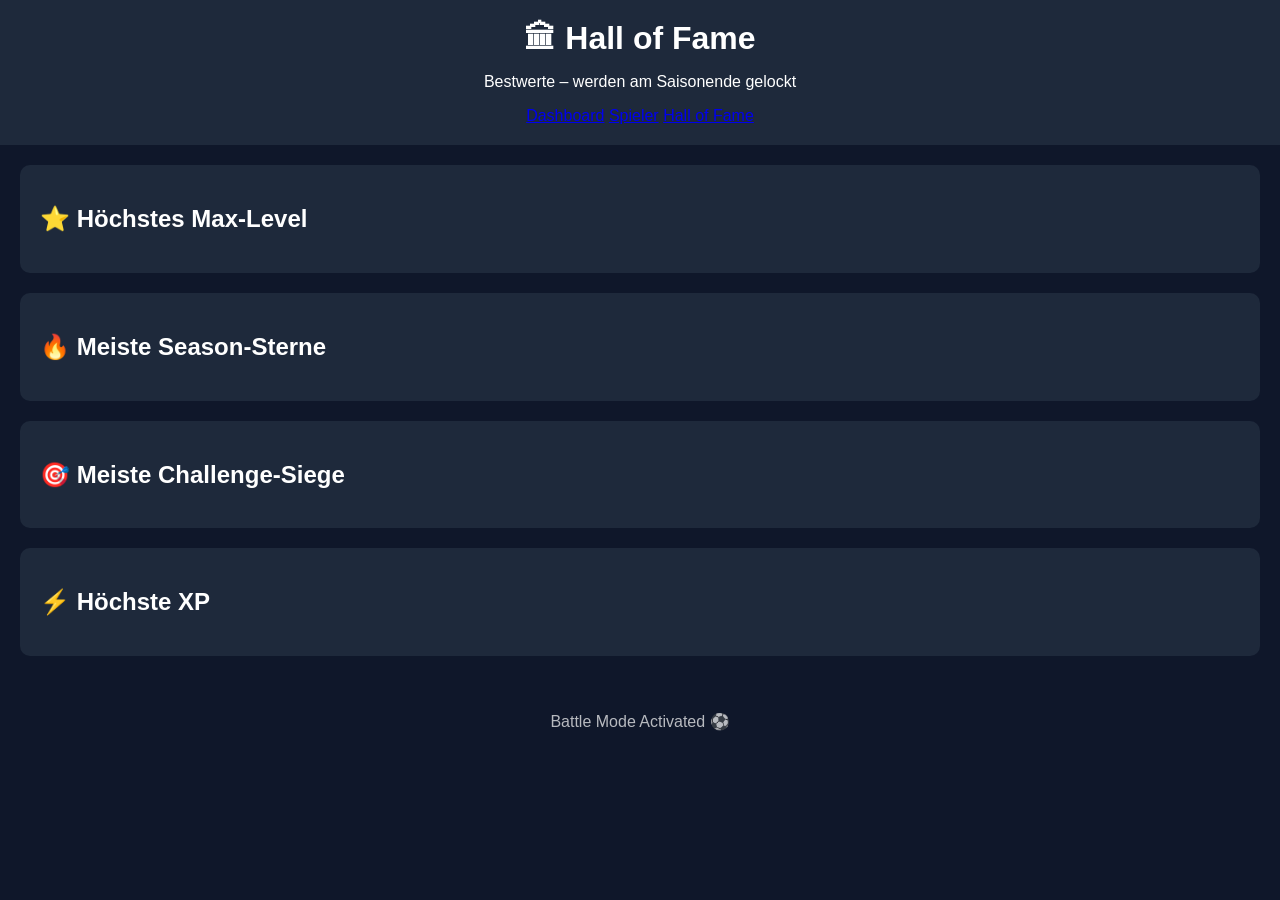
==== halloffame.html @ 2908d552 "Create halloffame.html" ====
<!DOCTYPE html>
<html lang="de">
<head>
  <meta charset="UTF-8" />
  <meta name="viewport" content="width=device-width, initial-scale=1.0"/>
  <title>Hall of Fame – Battle Board</title>
  <link rel="stylesheet" href="styles.css" />
</head>
<body>

<header>
  <h1>🏛 Hall of Fame</h1>
  <p class="sub">Bestwerte – werden am Saisonende gelockt</p>

  <nav class="tabs">
    <a class="tab" href="index.html">Dashboard</a>
    <a class="tab" href="players.html">Spieler</a>
    <a class="tab active" href="halloffame.html">Hall of Fame</a>
  </nav>
</header>

<section class="card">
  <h2>⭐ Höchstes Max-Level</h2>
  <div id="hof-level"></div>
</section>

<section class="card">
  <h2>🔥 Meiste Season-Sterne</h2>
  <div id="hof-stars"></div>
</section>

<section class="card">
  <h2>🎯 Meiste Challenge-Siege</h2>
  <div id="hof-challenges"></div>
</section>

<section class="card">
  <h2>⚡ Höchste XP</h2>
  <div id="hof-xp"></div>
</section>

<footer>
  <p>Battle Mode Activated ⚽</p>
</footer>

<script src="halloffame.js"></script>
</body>
</html>
---- styles.css ----
body {
    font-family: Arial, sans-serif;
    background: #0f172a;
    color: white;
    margin: 0;
    padding: 0;
}

header {
    text-align: center;
    padding: 20px;
    background: #1e293b;
}

h1 {
    margin: 0;
}

.card {
    background: #1e293b;
    margin: 20px;
    padding: 20px;
    border-radius: 10px;
}

.team {
    margin-bottom: 15px;
}

.progress-bar {
    background: #334155;
    border-radius: 20px;
    overflow: hidden;
    height: 20px;
    margin-top: 5px;
}

.progress-fill {
    height: 100%;
    background: linear-gradient(90deg, #3b82f6, #9333ea);
}

.player {
    border-bottom: 1px solid #334155;
    padding: 10px 0;
}

footer {
    text-align: center;
    padding: 20px;
    opacity: 0.7;
}
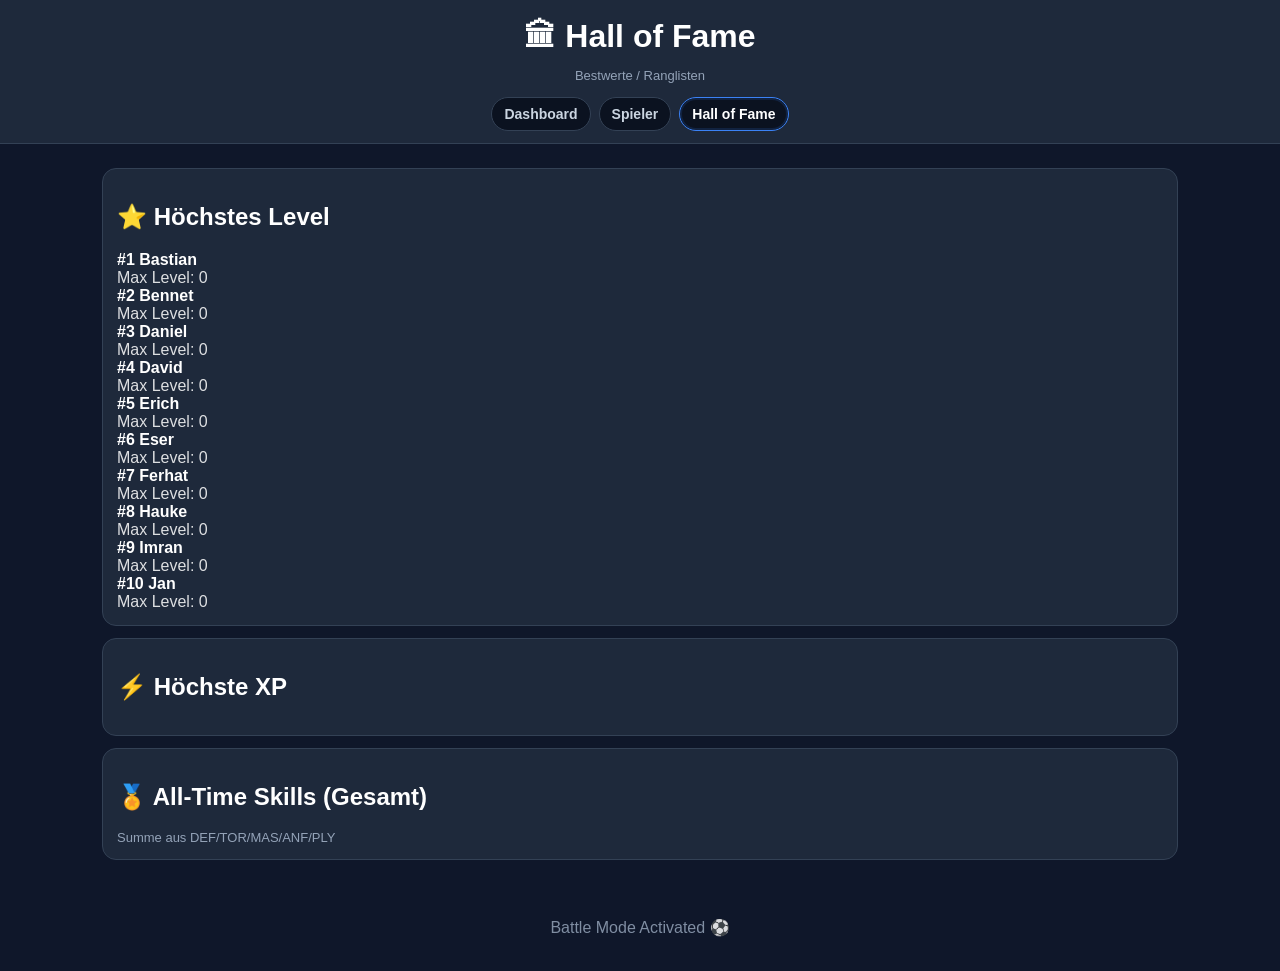
==== commit 07b60f30: "Update halloffame.html" ====
--- a/halloffame.html
+++ b/halloffame.html
@@ -10,7 +10,7 @@
 
 <header>
   <h1>🏛 Hall of Fame</h1>
-  <p class="sub">Bestwerte – werden am Saisonende gelockt</p>
+  <p class="muted">Bestwerte / Ranglisten</p>
 
   <nav class="tabs">
     <a class="tab" href="index.html">Dashboard</a>
@@ -19,25 +19,23 @@
   </nav>
 </header>
 
-<section class="card">
-  <h2>⭐ Höchstes Max-Level</h2>
-  <div id="hof-level"></div>
-</section>
+<main class="page">
+  <section class="card">
+    <h2>⭐ Höchstes Level</h2>
+    <div id="hof-level"></div>
+  </section>
 
-<section class="card">
-  <h2>🔥 Meiste Season-Sterne</h2>
-  <div id="hof-stars"></div>
-</section>
+  <section class="card">
+    <h2>⚡ Höchste XP</h2>
+    <div id="hof-xp"></div>
+  </section>
 
-<section class="card">
-  <h2>🎯 Meiste Challenge-Siege</h2>
-  <div id="hof-challenges"></div>
-</section>
-
-<section class="card">
-  <h2>⚡ Höchste XP</h2>
-  <div id="hof-xp"></div>
-</section>
+  <section class="card">
+    <h2>🏅 All-Time Skills (Gesamt)</h2>
+    <div class="muted">Summe aus DEF/TOR/MAS/ANF/PLY</div>
+    <div id="hof-alltime-total"></div>
+  </section>
+</main>
 
 <footer>
   <p>Battle Mode Activated ⚽</p>
--- a/styles.css
+++ b/styles.css
@@ -1,52 +1,380 @@
-body {
-    font-family: Arial, sans-serif;
-    background: #0f172a;
-    color: white;
-    margin: 0;
-    padding: 0;
-}
-
-header {
-    text-align: center;
-    padding: 20px;
-    background: #1e293b;
-}
-
-h1 {
-    margin: 0;
-}
-
-.card {
-    background: #1e293b;
-    margin: 20px;
-    padding: 20px;
-    border-radius: 10px;
-}
-
-.team {
-    margin-bottom: 15px;
-}
-
-.progress-bar {
-    background: #334155;
-    border-radius: 20px;
-    overflow: hidden;
-    height: 20px;
-    margin-top: 5px;
-}
-
-.progress-fill {
-    height: 100%;
-    background: linear-gradient(90deg, #3b82f6, #9333ea);
-}
-
-.player {
-    border-bottom: 1px solid #334155;
-    padding: 10px 0;
-}
-
-footer {
-    text-align: center;
-    padding: 20px;
-    opacity: 0.7;
-}
+:root{
+  --bg:#0f172a;
+  --card:#1e293b;
+  --muted:#94a3b8;
+  --line:#334155;
+  --ink:#ffffff;
+  --chip:#0b1220;
+
+  --alpha:#3b82f6;
+  --bravo:#ef4444;
+  --joker:#f59e0b;
+
+  --xp1:#22c55e;
+  --xp2:#3b82f6;
+}
+
+*{ box-sizing:border-box; }
+
+body{
+  font-family: Arial, sans-serif;
+  background: var(--bg);
+  color: var(--ink);
+  margin: 0;
+}
+
+header{
+  text-align:center;
+  padding: 18px 16px 12px;
+  background: var(--card);
+  border-bottom: 1px solid var(--line);
+}
+
+h1{ margin:0; }
+#cycle-info{ margin:8px 0 0; color: var(--muted); }
+
+.page{
+  max-width: 1100px;
+  margin: 0 auto;
+  padding: 12px;
+}
+
+.card{
+  background: var(--card);
+  border: 1px solid var(--line);
+  border-radius: 14px;
+  padding: 14px;
+  margin: 12px 0;
+}
+
+footer{
+  text-align:center;
+  padding: 18px 10px;
+  color: var(--muted);
+  opacity: .85;
+}
+
+/* Tabs */
+.tabs{
+  display:flex;
+  gap:8px;
+  justify-content:center;
+  margin-top:14px;
+  flex-wrap:wrap;
+}
+.tab{
+  text-decoration:none;
+  color:#cbd5e1;
+  border:1px solid var(--line);
+  padding:8px 12px;
+  border-radius:999px;
+  background: var(--chip);
+  font-weight:800;
+  font-size:14px;
+}
+.tab.active{
+  color:#fff;
+  border-color: var(--alpha);
+  box-shadow: 0 0 0 2px rgba(59,130,246,0.15) inset;
+}
+
+.muted{ color: var(--muted); font-size: 13px; }
+.small{ color: var(--muted); font-size: 13px; margin-top:6px; }
+
+.pill{
+  border:1px solid var(--line);
+  background: var(--chip);
+  padding:6px 10px;
+  border-radius:999px;
+  color:#cbd5e1;
+  font-weight:900;
+  font-size:12px;
+}
+
+/* Inputs */
+.controls{
+  display:flex;
+  gap:10px;
+  flex-wrap:wrap;
+}
+.search, .select{
+  padding:10px 12px;
+  border-radius:12px;
+  border:1px solid var(--line);
+  background: var(--chip);
+  color:#fff;
+  outline:none;
+}
+.search{ flex:1; min-width:240px; }
+.select{ min-width:240px; }
+
+/* Team filter chips */
+.chips{ display:flex; gap:8px; flex-wrap:wrap; }
+.chip{
+  cursor:pointer;
+  border:1px solid var(--line);
+  background: var(--chip);
+  color:#cbd5e1;
+  padding:8px 12px;
+  border-radius:999px;
+  font-weight:900;
+  font-size:13px;
+}
+.chip.active{ color:#fff; border-color: rgba(255,255,255,0.35); }
+.chip-alpha{ border-color: rgba(59,130,246,0.55); }
+.chip-bravo{ border-color: rgba(239,68,68,0.55); }
+.chip-joker{ border-color: rgba(245,158,11,0.65); }
+
+/* XP bar */
+.xpbar{
+  height: 10px;
+  background: var(--line);
+  border-radius: 999px;
+  overflow: hidden;
+  margin-top: 10px;
+}
+.xpfill{
+  height: 100%;
+  width: 0%;
+  background: linear-gradient(90deg, var(--xp1), var(--xp2));
+}
+
+/* DASHBOARD */
+.dash-head{
+  display:flex;
+  justify-content:space-between;
+  align-items:flex-start;
+  gap:10px;
+  flex-wrap:wrap;
+}
+
+.team-grid{
+  display:grid;
+  grid-template-columns: 1fr;
+  gap:10px;
+  margin-top:12px;
+}
+@media(min-width:860px){
+  .team-grid{ grid-template-columns: 1fr 1fr; }
+}
+
+.team-card{
+  border:1px solid var(--line);
+  border-radius: 14px;
+  padding: 12px;
+  background: rgba(255,255,255,0.03);
+  overflow:hidden;
+}
+.team-card.alpha{ border-left: 7px solid var(--alpha); }
+.team-card.bravo{ border-left: 7px solid var(--bravo); }
+.team-card.joker{ border-left: 7px solid var(--joker); }
+
+.team-top{
+  display:flex;
+  justify-content:space-between;
+  gap:10px;
+  align-items:flex-start;
+}
+.team-name{ font-weight:1000; font-size:18px; }
+.team-points-big{
+  font-weight:1100;
+  font-size:40px;
+  line-height:1;
+  letter-spacing: .5px;
+}
+.team-points-label{ color: var(--muted); font-weight:800; margin-top:4px; }
+
+/* Top lists */
+.top-grid{
+  display:grid;
+  grid-template-columns: 1fr;
+  gap:10px;
+  margin-top:12px;
+}
+@media(min-width:860px){
+  .top-grid{ grid-template-columns: 1fr 1fr 1fr; }
+}
+.top-card{
+  border:1px solid var(--line);
+  border-radius: 14px;
+  padding: 12px;
+  background: rgba(255,255,255,0.03);
+}
+.top-title{ font-weight:1000; margin-bottom:8px; }
+
+.mini-row{
+  display:flex;
+  align-items:center;
+  justify-content:space-between;
+  gap:10px;
+  padding: 8px 0;
+  border-bottom: 1px solid rgba(51,65,85,0.6);
+}
+.mini-row:last-child{ border-bottom:none; }
+.mini-left{ display:flex; gap:8px; align-items:center; flex-wrap:wrap; }
+.rank{ font-weight:1000; color:#e2e8f0; }
+.mini-name{ font-weight:1000; }
+.mini-val{ font-weight:1000; color:#e2e8f0; }
+
+.mini-team{
+  font-size:12px;
+  padding:3px 8px;
+  border-radius:999px;
+  border:1px solid var(--line);
+  background: var(--chip);
+  color:#cbd5e1;
+  font-weight:900;
+}
+.mini-team.alpha{ border-color: rgba(59,130,246,0.6); color:#dbeafe; }
+.mini-team.bravo{ border-color: rgba(239,68,68,0.6); color:#fee2e2; }
+.mini-team.joker{ border-color: rgba(245,158,11,0.7); color:#ffedd5; }
+
+/* Feed */
+.feed{ margin-top:12px; display:flex; flex-direction:column; gap:10px; }
+.feed-item{
+  border:1px solid var(--line);
+  border-radius: 14px;
+  padding: 10px 12px;
+  background: rgba(255,255,255,0.03);
+}
+.feed-date{ font-weight:1000; margin-bottom:4px; }
+.feed-text{ color:#cbd5e1; line-height:1.35; }
+
+/* PLAYERS */
+.group{ margin-top:10px; }
+.group-head{
+  display:flex;
+  justify-content:space-between;
+  align-items:baseline;
+  gap:10px;
+  padding: 10px 10px;
+  border-radius: 12px;
+  border: 1px solid var(--line);
+  background: rgba(255,255,255,0.03);
+}
+.group-head h3{ margin:0; font-size:16px; font-weight:1000; }
+.group-pill{
+  font-size:12px;
+  padding:4px 10px;
+  border-radius:999px;
+  border:1px solid var(--line);
+  color:#cbd5e1;
+  background: var(--chip);
+  font-weight:900;
+}
+
+.player-grid{
+  display:grid;
+  grid-template-columns: 1fr;
+  gap:10px;
+  margin-top:10px;
+}
+@media(min-width:860px){
+  .player-grid{ grid-template-columns: 1fr 1fr; }
+}
+
+.player-card{
+  border:1px solid var(--line);
+  border-radius: 14px;
+  padding: 12px;
+  background: rgba(255,255,255,0.03);
+  overflow:hidden;
+}
+.player-card.alpha{ border-left: 7px solid var(--alpha); }
+.player-card.bravo{ border-left: 7px solid var(--bravo); }
+.player-card.joker{ border-left: 7px solid var(--joker); }
+
+.player-top{
+  display:flex;
+  justify-content:space-between;
+  gap:10px;
+  align-items:flex-start;
+}
+.player-name{ font-weight:1100; font-size:18px; }
+.badge-team{
+  font-size:12px;
+  padding:4px 10px;
+  border-radius:999px;
+  border:1px solid var(--line);
+  background: var(--chip);
+  font-weight:900;
+  color:#cbd5e1;
+  white-space:nowrap;
+}
+.badge-team.alpha{ border-color: rgba(59,130,246,0.6); color:#dbeafe; }
+.badge-team.bravo{ border-color: rgba(239,68,68,0.6); color:#fee2e2; }
+.badge-team.joker{ border-color: rgba(245,158,11,0.7); color:#ffedd5; }
+
+/* BIG NUMBERS */
+.big-row{
+  display:flex;
+  gap:12px;
+  flex-wrap:wrap;
+  margin-top:10px;
+}
+.big-kpi{
+  flex:1;
+  min-width: 130px;
+  border:1px solid var(--line);
+  border-radius: 14px;
+  background: var(--chip);
+  padding: 10px 10px;
+}
+.big-kpi .label{
+  color: var(--muted);
+  font-weight:900;
+  font-size:12px;
+}
+.big-kpi .value{
+  font-weight:1200;
+  font-size:36px;
+  line-height:1;
+  margin-top:6px;
+}
+.big-kpi .sub{
+  color: var(--muted);
+  font-weight:900;
+  font-size:12px;
+  margin-top:6px;
+}
+
+/* Skills */
+.skill-block{
+  margin-top: 12px;
+  border-top: 1px solid rgba(51,65,85,0.6);
+  padding-top: 10px;
+}
+.skill-title{
+  font-weight:1100;
+  margin-bottom:8px;
+}
+.skill-grid{
+  display:grid;
+  grid-template-columns: 1fr;
+  gap:8px;
+}
+@media(min-width:860px){
+  .skill-grid{ grid-template-columns: 1fr 1fr; }
+}
+.skill-row{
+  border:1px solid var(--line);
+  border-radius: 12px;
+  background: rgba(255,255,255,0.03);
+  padding: 10px;
+}
+.skill-row .name{ font-weight:1000; }
+.skill-row .bars{
+  display:flex;
+  gap:10px;
+  flex-wrap:wrap;
+  margin-top:8px;
+}
+.skill-chip{
+  border:1px solid var(--line);
+  background: var(--chip);
+  border-radius: 999px;
+  padding: 6px 10px;
+  font-weight:1000;
+  font-size:13px;
+}
+.stars{ letter-spacing:1px; margin-left: 6px; color:#fff; }
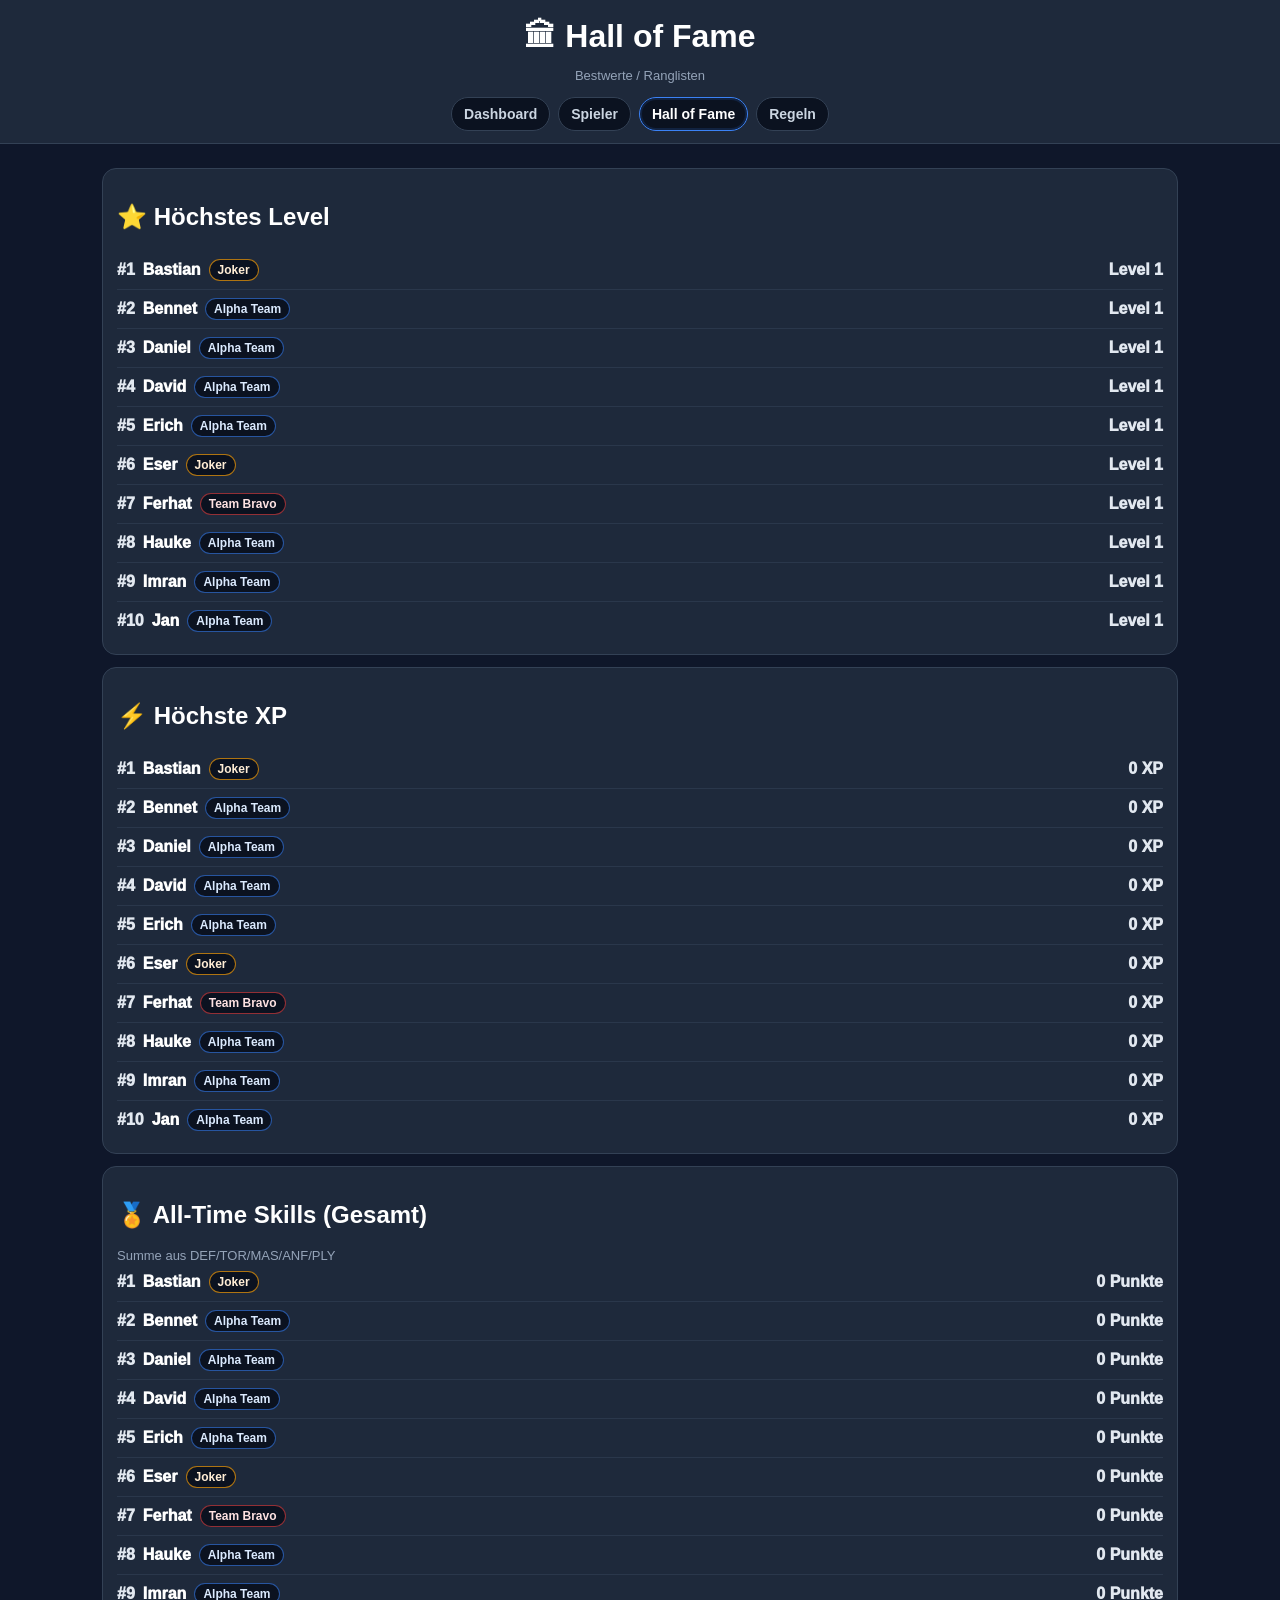
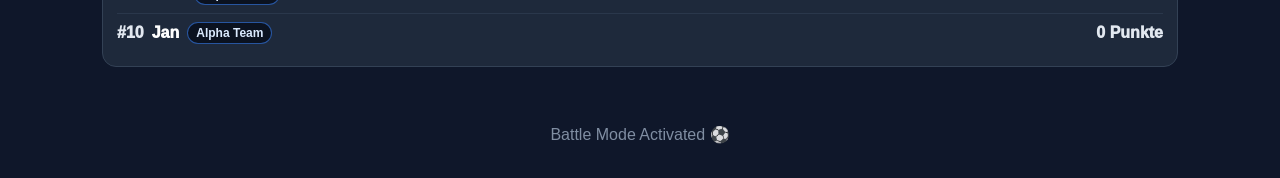
==== commit a1b2b5b7: "Update halloffame.html" ====
--- a/halloffame.html
+++ b/halloffame.html
@@ -16,6 +16,7 @@
     <a class="tab" href="index.html">Dashboard</a>
     <a class="tab" href="players.html">Spieler</a>
     <a class="tab active" href="halloffame.html">Hall of Fame</a>
+    <a class="tab" href="rules.html">Regeln</a>
   </nav>
 </header>
 
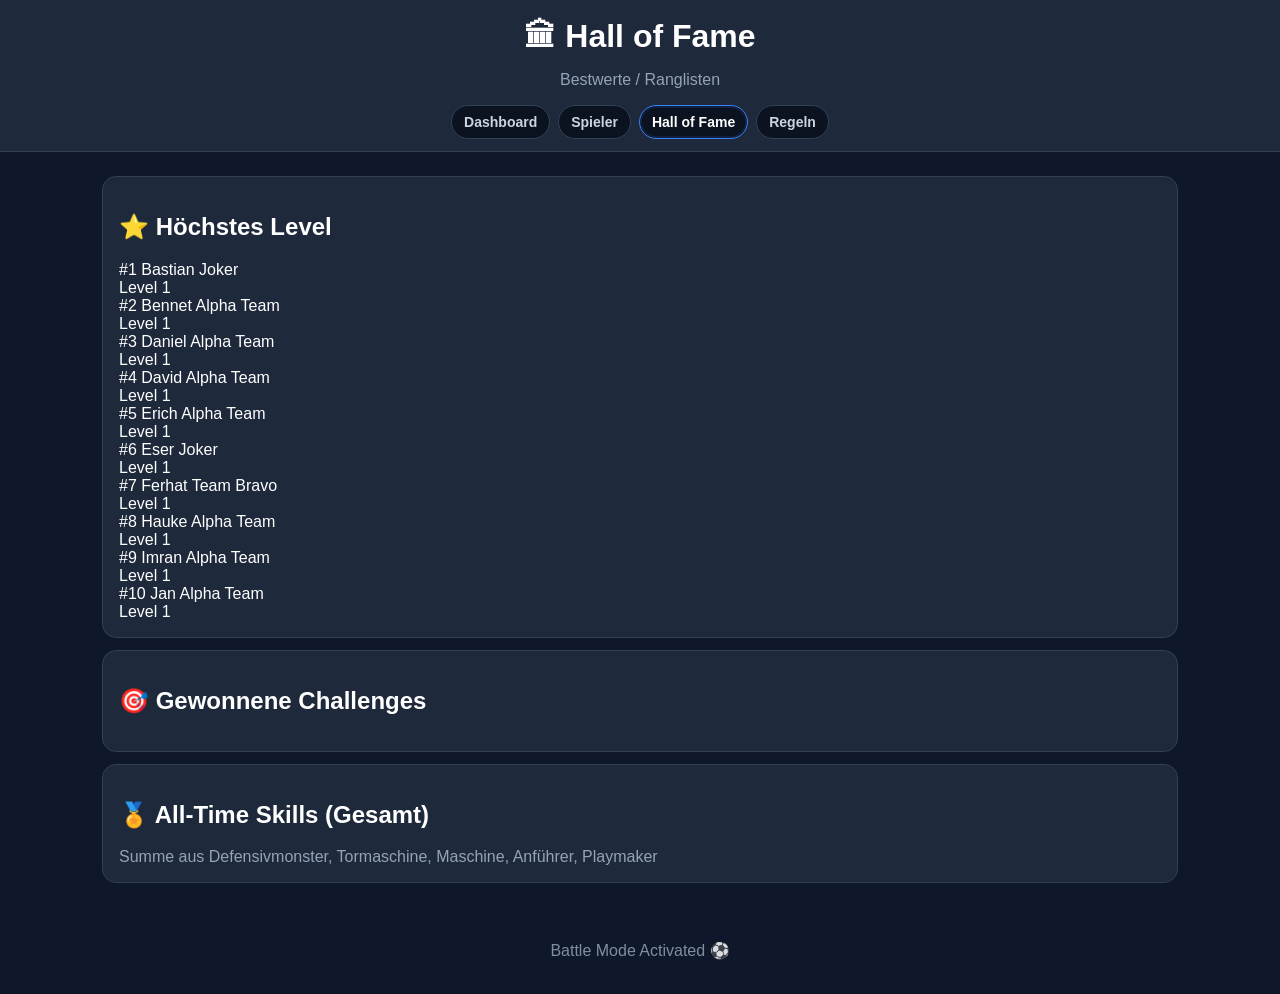
==== commit cf5b1890: "Update halloffame.html" ====
--- a/halloffame.html
+++ b/halloffame.html
@@ -27,13 +27,13 @@
   </section>
 
   <section class="card">
-    <h2>⚡ Höchste XP</h2>
-    <div id="hof-xp"></div>
+    <h2>🎯 Gewonnene Challenges</h2>
+    <div id="hof-challenges"></div>
   </section>
 
   <section class="card">
     <h2>🏅 All-Time Skills (Gesamt)</h2>
-    <div class="muted">Summe aus DEF/TOR/MAS/ANF/PLY</div>
+    <div class="muted">Summe aus Defensivmonster, Tormaschine, Maschine, Anführer, Playmaker</div>
     <div id="hof-alltime-total"></div>
   </section>
 </main>
--- a/styles.css
+++ b/styles.css
@@ -12,6 +12,9 @@
 
   --xp1:#22c55e;
   --xp2:#3b82f6;
+
+  --season:#38bdf8;
+  --alltime:#facc15;
 }
 
 *{ box-sizing:border-box; }
@@ -23,6 +26,8 @@
   margin: 0;
 }
 
+/* ---------------- HEADER ---------------- */
+
 header{
   text-align:center;
   padding: 18px 16px 12px;
@@ -31,7 +36,33 @@
 }
 
 h1{ margin:0; }
-#cycle-info{ margin:8px 0 0; color: var(--muted); }
+
+.tabs{
+  display:flex;
+  gap:8px;
+  justify-content:center;
+  margin-top:14px;
+  flex-wrap:wrap;
+}
+
+.tab{
+  text-decoration:none;
+  color:#cbd5e1;
+  border:1px solid var(--line);
+  padding:8px 12px;
+  border-radius:999px;
+  background: var(--chip);
+  font-weight:800;
+  font-size:14px;
+}
+
+.tab.active{
+  color:#fff;
+  border-color: var(--alpha);
+  box-shadow: 0 0 0 2px rgba(59,130,246,0.15) inset;
+}
+
+/* ---------------- LAYOUT ---------------- */
 
 .page{
   max-width: 1100px;
@@ -43,7 +74,7 @@
   background: var(--card);
   border: 1px solid var(--line);
   border-radius: 14px;
-  padding: 14px;
+  padding: 16px;
   margin: 12px 0;
 }
 
@@ -54,283 +85,58 @@
   opacity: .85;
 }
 
-/* Tabs */
-.tabs{
-  display:flex;
-  gap:8px;
-  justify-content:center;
-  margin-top:14px;
-  flex-wrap:wrap;
-}
-.tab{
-  text-decoration:none;
-  color:#cbd5e1;
-  border:1px solid var(--line);
-  padding:8px 12px;
-  border-radius:999px;
-  background: var(--chip);
-  font-weight:800;
-  font-size:14px;
-}
-.tab.active{
-  color:#fff;
-  border-color: var(--alpha);
-  box-shadow: 0 0 0 2px rgba(59,130,246,0.15) inset;
-}
-
-.muted{ color: var(--muted); font-size: 13px; }
-.small{ color: var(--muted); font-size: 13px; margin-top:6px; }
-
-.pill{
-  border:1px solid var(--line);
-  background: var(--chip);
-  padding:6px 10px;
-  border-radius:999px;
-  color:#cbd5e1;
-  font-weight:900;
-  font-size:12px;
-}
-
-/* Inputs */
-.controls{
-  display:flex;
-  gap:10px;
-  flex-wrap:wrap;
-}
-.search, .select{
-  padding:10px 12px;
-  border-radius:12px;
-  border:1px solid var(--line);
-  background: var(--chip);
-  color:#fff;
-  outline:none;
-}
-.search{ flex:1; min-width:240px; }
-.select{ min-width:240px; }
-
-/* Team filter chips */
-.chips{ display:flex; gap:8px; flex-wrap:wrap; }
-.chip{
-  cursor:pointer;
-  border:1px solid var(--line);
-  background: var(--chip);
-  color:#cbd5e1;
-  padding:8px 12px;
-  border-radius:999px;
-  font-weight:900;
-  font-size:13px;
-}
-.chip.active{ color:#fff; border-color: rgba(255,255,255,0.35); }
-.chip-alpha{ border-color: rgba(59,130,246,0.55); }
-.chip-bravo{ border-color: rgba(239,68,68,0.55); }
-.chip-joker{ border-color: rgba(245,158,11,0.65); }
-
-/* XP bar */
-.xpbar{
-  height: 10px;
-  background: var(--line);
-  border-radius: 999px;
-  overflow: hidden;
-  margin-top: 10px;
-}
-.xpfill{
-  height: 100%;
-  width: 0%;
-  background: linear-gradient(90deg, var(--xp1), var(--xp2));
-}
-
-/* DASHBOARD */
-.dash-head{
+/* ---------------- PLAYER CARDS ---------------- */
+
+.player-card{
+  border:1px solid var(--line);
+  border-radius: 14px;
+  padding: 14px;
+  background: rgba(255,255,255,0.03);
+  margin-bottom: 14px;
+}
+
+.player-top{
   display:flex;
   justify-content:space-between;
-  align-items:flex-start;
-  gap:10px;
-  flex-wrap:wrap;
-}
-
-.team-grid{
-  display:grid;
-  grid-template-columns: 1fr;
-  gap:10px;
-  margin-top:12px;
-}
-@media(min-width:860px){
-  .team-grid{ grid-template-columns: 1fr 1fr; }
-}
-
-.team-card{
-  border:1px solid var(--line);
-  border-radius: 14px;
-  padding: 12px;
-  background: rgba(255,255,255,0.03);
-  overflow:hidden;
-}
-.team-card.alpha{ border-left: 7px solid var(--alpha); }
-.team-card.bravo{ border-left: 7px solid var(--bravo); }
-.team-card.joker{ border-left: 7px solid var(--joker); }
-
-.team-top{
-  display:flex;
-  justify-content:space-between;
-  gap:10px;
-  align-items:flex-start;
-}
-.team-name{ font-weight:1000; font-size:18px; }
-.team-points-big{
-  font-weight:1100;
-  font-size:40px;
-  line-height:1;
-  letter-spacing: .5px;
-}
-.team-points-label{ color: var(--muted); font-weight:800; margin-top:4px; }
-
-/* Top lists */
-.top-grid{
-  display:grid;
-  grid-template-columns: 1fr;
-  gap:10px;
-  margin-top:12px;
-}
-@media(min-width:860px){
-  .top-grid{ grid-template-columns: 1fr 1fr 1fr; }
-}
-.top-card{
-  border:1px solid var(--line);
-  border-radius: 14px;
-  padding: 12px;
-  background: rgba(255,255,255,0.03);
-}
-.top-title{ font-weight:1000; margin-bottom:8px; }
-
-.mini-row{
-  display:flex;
   align-items:center;
-  justify-content:space-between;
-  gap:10px;
-  padding: 8px 0;
-  border-bottom: 1px solid rgba(51,65,85,0.6);
-}
-.mini-row:last-child{ border-bottom:none; }
-.mini-left{ display:flex; gap:8px; align-items:center; flex-wrap:wrap; }
-.rank{ font-weight:1000; color:#e2e8f0; }
-.mini-name{ font-weight:1000; }
-.mini-val{ font-weight:1000; color:#e2e8f0; }
-
-.mini-team{
-  font-size:12px;
-  padding:3px 8px;
-  border-radius:999px;
-  border:1px solid var(--line);
-  background: var(--chip);
-  color:#cbd5e1;
-  font-weight:900;
-}
-.mini-team.alpha{ border-color: rgba(59,130,246,0.6); color:#dbeafe; }
-.mini-team.bravo{ border-color: rgba(239,68,68,0.6); color:#fee2e2; }
-.mini-team.joker{ border-color: rgba(245,158,11,0.7); color:#ffedd5; }
-
-/* Feed */
-.feed{ margin-top:12px; display:flex; flex-direction:column; gap:10px; }
-.feed-item{
-  border:1px solid var(--line);
-  border-radius: 14px;
-  padding: 10px 12px;
-  background: rgba(255,255,255,0.03);
-}
-.feed-date{ font-weight:1000; margin-bottom:4px; }
-.feed-text{ color:#cbd5e1; line-height:1.35; }
-
-/* PLAYERS */
-.group{ margin-top:10px; }
-.group-head{
-  display:flex;
-  justify-content:space-between;
-  align-items:baseline;
-  gap:10px;
-  padding: 10px 10px;
-  border-radius: 12px;
-  border: 1px solid var(--line);
-  background: rgba(255,255,255,0.03);
-}
-.group-head h3{ margin:0; font-size:16px; font-weight:1000; }
-.group-pill{
-  font-size:12px;
-  padding:4px 10px;
-  border-radius:999px;
-  border:1px solid var(--line);
-  color:#cbd5e1;
-  background: var(--chip);
-  font-weight:900;
-}
-
-.player-grid{
-  display:grid;
-  grid-template-columns: 1fr;
-  gap:10px;
-  margin-top:10px;
-}
-@media(min-width:860px){
-  .player-grid{ grid-template-columns: 1fr 1fr; }
-}
-
-.player-card{
-  border:1px solid var(--line);
-  border-radius: 14px;
-  padding: 12px;
-  background: rgba(255,255,255,0.03);
-  overflow:hidden;
-}
-.player-card.alpha{ border-left: 7px solid var(--alpha); }
-.player-card.bravo{ border-left: 7px solid var(--bravo); }
-.player-card.joker{ border-left: 7px solid var(--joker); }
-
-.player-top{
-  display:flex;
-  justify-content:space-between;
-  gap:10px;
-  align-items:flex-start;
-}
-.player-name{ font-weight:1100; font-size:18px; }
-.badge-team{
-  font-size:12px;
-  padding:4px 10px;
-  border-radius:999px;
-  border:1px solid var(--line);
-  background: var(--chip);
-  font-weight:900;
-  color:#cbd5e1;
-  white-space:nowrap;
-}
-.badge-team.alpha{ border-color: rgba(59,130,246,0.6); color:#dbeafe; }
-.badge-team.bravo{ border-color: rgba(239,68,68,0.6); color:#fee2e2; }
-.badge-team.joker{ border-color: rgba(245,158,11,0.7); color:#ffedd5; }
-
-/* BIG NUMBERS */
+}
+
+.player-name{
+  font-weight:1000;
+  font-size:20px;
+}
+
+/* ---------------- BIG KPIs ---------------- */
+
 .big-row{
   display:flex;
   gap:12px;
   flex-wrap:wrap;
-  margin-top:10px;
-}
+  margin-top:12px;
+}
+
 .big-kpi{
   flex:1;
-  min-width: 130px;
-  border:1px solid var(--line);
-  border-radius: 14px;
+  min-width:140px;
+  border:1px solid var(--line);
+  border-radius:14px;
   background: var(--chip);
-  padding: 10px 10px;
-}
+  padding:12px;
+  text-align:center;
+}
+
 .big-kpi .label{
   color: var(--muted);
   font-weight:900;
   font-size:12px;
 }
+
 .big-kpi .value{
   font-weight:1200;
-  font-size:36px;
-  line-height:1;
+  font-size:40px;
   margin-top:6px;
 }
+
 .big-kpi .sub{
   color: var(--muted);
   font-weight:900;
@@ -338,43 +144,103 @@
   margin-top:6px;
 }
 
-/* Skills */
+/* ---------------- XP BAR ---------------- */
+
+.xpbar{
+  height: 12px;
+  background: var(--line);
+  border-radius: 999px;
+  overflow: hidden;
+  margin-top: 12px;
+}
+
+.xpfill{
+  height: 100%;
+  width: 0%;
+  background: linear-gradient(90deg, var(--xp1), var(--xp2));
+}
+
+/* ---------------- SKILLS ---------------- */
+
 .skill-block{
-  margin-top: 12px;
+  margin-top: 16px;
   border-top: 1px solid rgba(51,65,85,0.6);
-  padding-top: 10px;
-}
+  padding-top: 14px;
+}
+
 .skill-title{
   font-weight:1100;
-  margin-bottom:8px;
-}
+  font-size:16px;
+  margin-bottom:12px;
+}
+
 .skill-grid{
   display:grid;
   grid-template-columns: 1fr;
-  gap:8px;
-}
+  gap:10px;
+}
+
 @media(min-width:860px){
   .skill-grid{ grid-template-columns: 1fr 1fr; }
 }
+
 .skill-row{
   border:1px solid var(--line);
-  border-radius: 12px;
-  background: rgba(255,255,255,0.03);
-  padding: 10px;
-}
-.skill-row .name{ font-weight:1000; }
-.skill-row .bars{
-  display:flex;
-  gap:10px;
-  flex-wrap:wrap;
-  margin-top:8px;
-}
+  border-radius: 14px;
+  background: rgba(255,255,255,0.04);
+  padding: 12px;
+}
+
+.skill-row .name{
+  font-weight:1000;
+  font-size:15px;
+  margin-bottom:8px;
+}
+
+.bars{
+  display:flex;
+  flex-direction:column;
+  gap:8px;
+}
+
+/* ⭐⭐⭐⭐⭐ GROßE STERNE ⭐⭐⭐⭐⭐ */
+
 .skill-chip{
   border:1px solid var(--line);
   background: var(--chip);
   border-radius: 999px;
-  padding: 6px 10px;
+  padding: 8px 12px;
   font-weight:1000;
-  font-size:13px;
-}
-.stars{ letter-spacing:1px; margin-left: 6px; color:#fff; }
+  font-size:14px;
+  display:flex;
+  justify-content:space-between;
+  align-items:center;
+}
+
+/* Season Sterne */
+
+.skill-chip:nth-child(1) .stars{
+  color: var(--season);
+  font-size:22px;        /* DEUTLICH größer */
+  letter-spacing:2px;
+  text-shadow: 0 0 6px rgba(56,189,248,0.5);
+}
+
+/* All-Time Sterne */
+
+.skill-chip:nth-child(2) .stars{
+  color: var(--alltime);
+  font-size:24px;        /* Noch größer */
+  letter-spacing:2px;
+  text-shadow: 0 0 8px rgba(250,204,21,0.6);
+}
+
+.stars{
+  margin-left:10px;
+  font-weight:900;
+}
+
+/* ---------------- UTILITIES ---------------- */
+
+.muted{ color: var(--muted); }
+.small{ color: var(--muted); font-size:13px; margin-top:6px; }
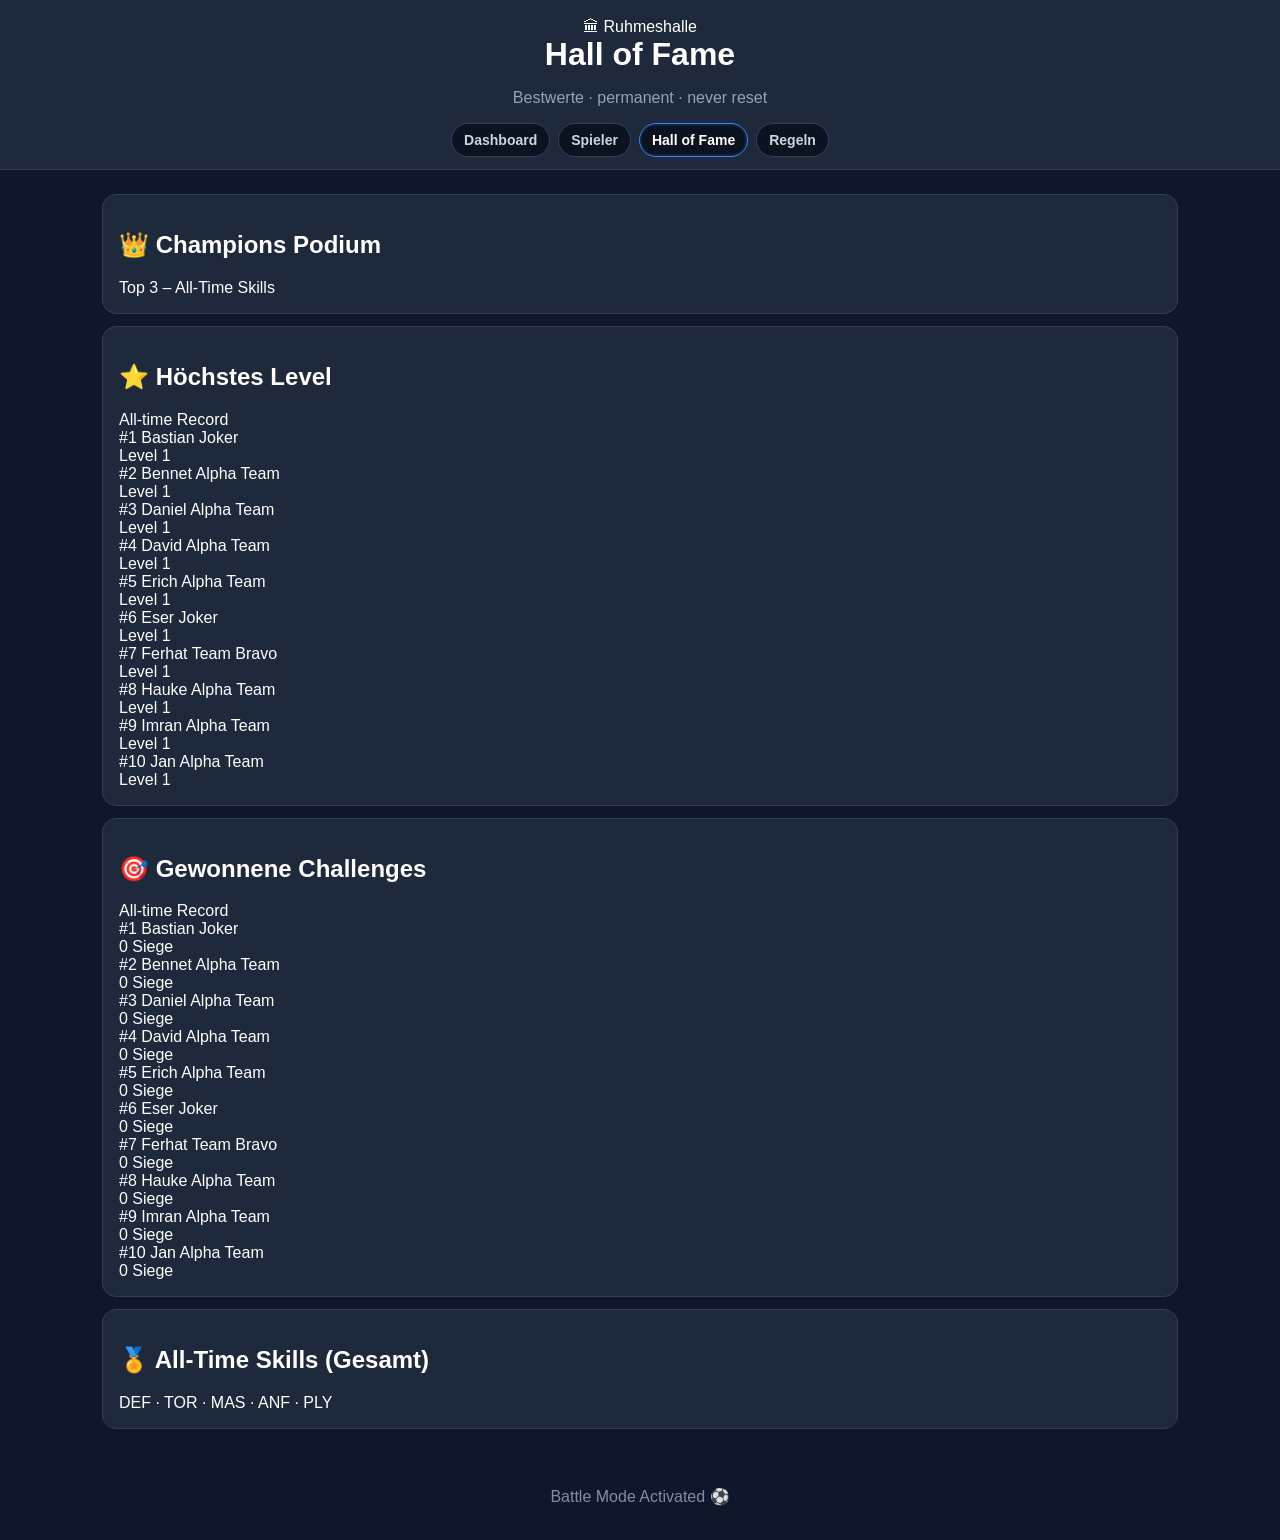
==== commit 4d3c31d4: "Update halloffame.html" ====
--- a/halloffame.html
+++ b/halloffame.html
@@ -8,34 +8,59 @@
 </head>
 <body>
 
-<header>
-  <h1>🏛 Hall of Fame</h1>
-  <p class="muted">Bestwerte / Ranglisten</p>
+<header class="hof-header">
+  <div class="hof-hero">
+    <div class="hof-title">
+      <div class="hof-kicker">🏛 Ruhmeshalle</div>
+      <h1>Hall of Fame</h1>
+      <p class="muted" id="hof-updated">Bestwerte · permanent · never reset</p>
+    </div>
 
-  <nav class="tabs">
-    <a class="tab" href="index.html">Dashboard</a>
-    <a class="tab" href="players.html">Spieler</a>
-    <a class="tab active" href="halloffame.html">Hall of Fame</a>
-    <a class="tab" href="rules.html">Regeln</a>
-  </nav>
+    <nav class="tabs">
+      <a class="tab" href="index.html">Dashboard</a>
+      <a class="tab" href="players.html">Spieler</a>
+      <a class="tab active" href="halloffame.html">Hall of Fame</a>
+      <a class="tab" href="rules.html">Regeln</a>
+    </nav>
+  </div>
 </header>
 
 <main class="page">
-  <section class="card">
-    <h2>⭐ Höchstes Level</h2>
-    <div id="hof-level"></div>
+
+  <!-- PODIUM -->
+  <section class="card hof-card">
+    <div class="hof-section-head">
+      <h2>👑 Champions Podium</h2>
+      <div class="pill">Top 3 – All-Time Skills</div>
+    </div>
+    <div id="podium" class="podium"></div>
   </section>
 
-  <section class="card">
-    <h2>🎯 Gewonnene Challenges</h2>
-    <div id="hof-challenges"></div>
+  <!-- RANKINGS -->
+  <section class="card hof-card">
+    <div class="hof-section-head">
+      <h2>⭐ Höchstes Level</h2>
+      <div class="pill">All-time Record</div>
+    </div>
+    <div id="hof-level" class="hof-list"></div>
   </section>
 
-  <section class="card">
-    <h2>🏅 All-Time Skills (Gesamt)</h2>
-    <div class="muted">Summe aus Defensivmonster, Tormaschine, Maschine, Anführer, Playmaker</div>
-    <div id="hof-alltime-total"></div>
+  <section class="card hof-card">
+    <div class="hof-section-head">
+      <h2>🎯 Gewonnene Challenges</h2>
+      <div class="pill">All-time Record</div>
+    </div>
+    <div id="hof-challenges" class="hof-list"></div>
   </section>
+
+  <section class="card hof-card">
+    <div class="hof-section-head">
+      <h2>🏅 All-Time Skills (Gesamt)</h2>
+      <div class="pill">DEF · TOR · MAS · ANF · PLY</div>
+    </div>
+    <div id="hof-alltime" class="hof-list"></div>
+  </section>
+
 </main>
 
 <footer>
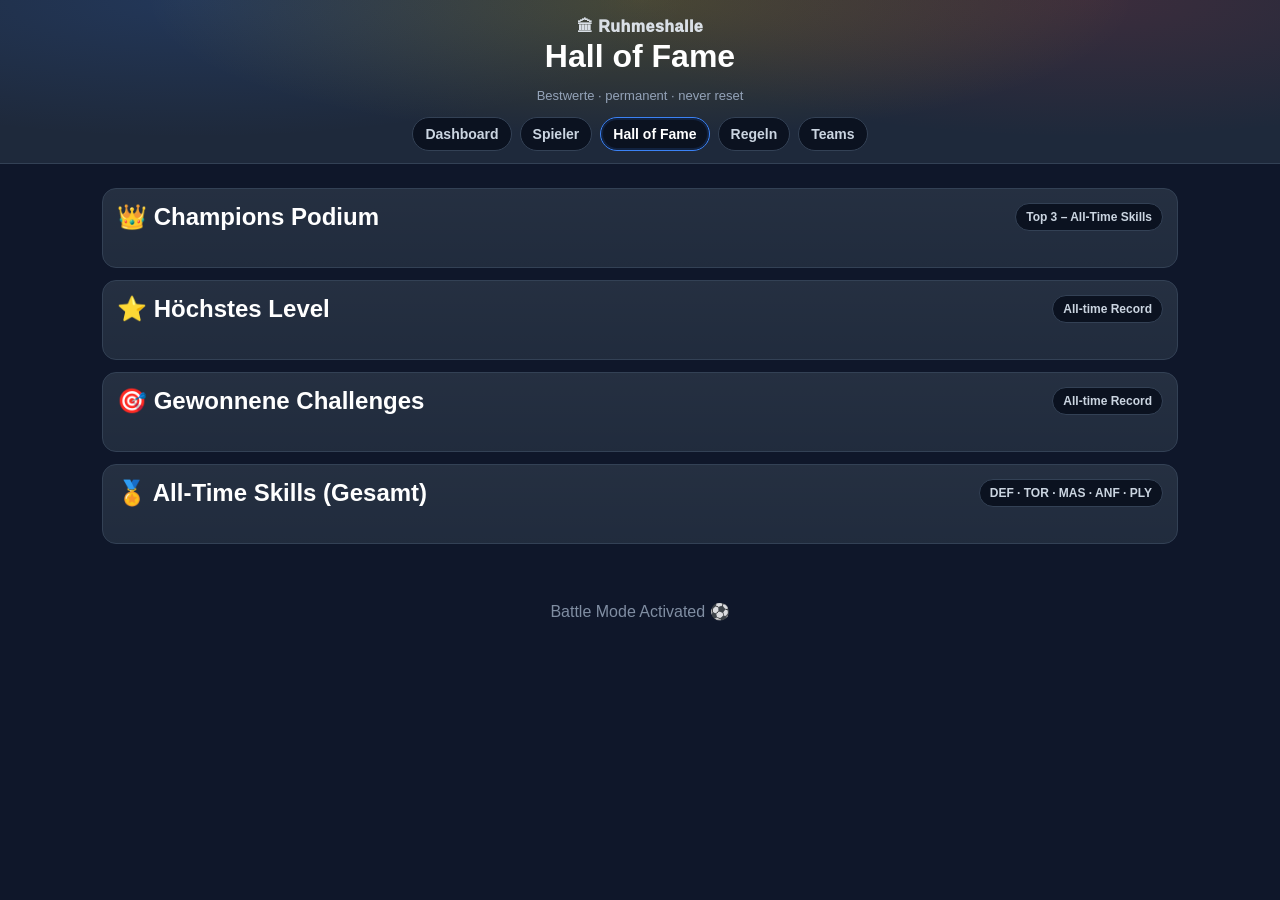
==== commit b9b93fb9: "Update halloffame.html" ====
--- a/halloffame.html
+++ b/halloffame.html
@@ -21,6 +21,7 @@
       <a class="tab" href="players.html">Spieler</a>
       <a class="tab active" href="halloffame.html">Hall of Fame</a>
       <a class="tab" href="rules.html">Regeln</a>
+      <a class="tab" href="teams.html">Teams</a>
     </nav>
   </div>
 </header>
--- a/styles.css
+++ b/styles.css
@@ -13,6 +13,7 @@
   --xp1:#22c55e;
   --xp2:#3b82f6;
 
+  /* Stars */
   --season:#38bdf8;
   --alltime:#facc15;
 }
@@ -26,8 +27,6 @@
   margin: 0;
 }
 
-/* ---------------- HEADER ---------------- */
-
 header{
   text-align:center;
   padding: 18px 16px 12px;
@@ -36,33 +35,9 @@
 }
 
 h1{ margin:0; }
-
-.tabs{
-  display:flex;
-  gap:8px;
-  justify-content:center;
-  margin-top:14px;
-  flex-wrap:wrap;
-}
-
-.tab{
-  text-decoration:none;
-  color:#cbd5e1;
-  border:1px solid var(--line);
-  padding:8px 12px;
-  border-radius:999px;
-  background: var(--chip);
-  font-weight:800;
-  font-size:14px;
-}
-
-.tab.active{
-  color:#fff;
-  border-color: var(--alpha);
-  box-shadow: 0 0 0 2px rgba(59,130,246,0.15) inset;
-}
-
-/* ---------------- LAYOUT ---------------- */
+h2{ margin:0 0 10px; }
+
+#cycle-info{ margin:8px 0 0; color: var(--muted); }
 
 .page{
   max-width: 1100px;
@@ -74,7 +49,7 @@
   background: var(--card);
   border: 1px solid var(--line);
   border-radius: 14px;
-  padding: 16px;
+  padding: 14px;
   margin: 12px 0;
 }
 
@@ -85,66 +60,83 @@
   opacity: .85;
 }
 
-/* ---------------- PLAYER CARDS ---------------- */
-
-.player-card{
-  border:1px solid var(--line);
-  border-radius: 14px;
-  padding: 14px;
-  background: rgba(255,255,255,0.03);
-  margin-bottom: 14px;
-}
-
-.player-top{
-  display:flex;
-  justify-content:space-between;
-  align-items:center;
-}
-
-.player-name{
-  font-weight:1000;
-  font-size:20px;
-}
-
-/* ---------------- BIG KPIs ---------------- */
-
-.big-row{
-  display:flex;
-  gap:12px;
-  flex-wrap:wrap;
-  margin-top:12px;
-}
-
-.big-kpi{
-  flex:1;
-  min-width:140px;
-  border:1px solid var(--line);
-  border-radius:14px;
-  background: var(--chip);
-  padding:12px;
-  text-align:center;
-}
-
-.big-kpi .label{
-  color: var(--muted);
+.muted{ color: var(--muted); font-size: 13px; }
+.small{ color: var(--muted); font-size: 13px; margin-top:6px; }
+
+.pill{
+  border:1px solid var(--line);
+  background: var(--chip);
+  padding:6px 10px;
+  border-radius:999px;
+  color:#cbd5e1;
   font-weight:900;
   font-size:12px;
 }
 
-.big-kpi .value{
-  font-weight:1200;
-  font-size:40px;
-  margin-top:6px;
-}
-
-.big-kpi .sub{
-  color: var(--muted);
+/* ---------------- Tabs ---------------- */
+
+.tabs{
+  display:flex;
+  gap:8px;
+  justify-content:center;
+  margin-top:14px;
+  flex-wrap:wrap;
+}
+.tab{
+  text-decoration:none;
+  color:#cbd5e1;
+  border:1px solid var(--line);
+  padding:8px 12px;
+  border-radius:999px;
+  background: var(--chip);
+  font-weight:800;
+  font-size:14px;
+}
+.tab.active{
+  color:#fff;
+  border-color: var(--alpha);
+  box-shadow: 0 0 0 2px rgba(59,130,246,0.15) inset;
+}
+
+/* ---------------- Inputs / Controls ---------------- */
+
+.controls{
+  display:flex;
+  gap:10px;
+  flex-wrap:wrap;
+}
+.search, .select{
+  padding:10px 12px;
+  border-radius:12px;
+  border:1px solid var(--line);
+  background: var(--chip);
+  color:#fff;
+  outline:none;
+}
+.search{ flex:1; min-width:240px; }
+.select{ min-width:240px; }
+
+/* Team filter chips */
+.chips{ display:flex; gap:8px; flex-wrap:wrap; }
+.chip{
+  cursor:pointer;
+  border:1px solid var(--line);
+  background: var(--chip);
+  color:#cbd5e1;
+  padding:8px 12px;
+  border-radius:999px;
   font-weight:900;
-  font-size:12px;
-  margin-top:6px;
-}
-
-/* ---------------- XP BAR ---------------- */
+  font-size:13px;
+}
+.chip.active{
+  color:#fff;
+  border-color: rgba(255,255,255,0.35);
+}
+.chip-alpha{ border-color: rgba(59,130,246,0.55); }
+.chip-bravo{ border-color: rgba(239,68,68,0.55); }
+.chip-joker{ border-color: rgba(245,158,11,0.65); }
+
+/* ---------------- Progress Bars ---------------- */
 
 .xpbar{
   height: 12px;
@@ -153,94 +145,470 @@
   overflow: hidden;
   margin-top: 12px;
 }
-
 .xpfill{
   height: 100%;
   width: 0%;
   background: linear-gradient(90deg, var(--xp1), var(--xp2));
 }
 
-/* ---------------- SKILLS ---------------- */
-
+/* ---------------- Dashboard Layout ---------------- */
+
+.dash-head{
+  display:flex;
+  justify-content:space-between;
+  align-items:flex-start;
+  gap:10px;
+  flex-wrap:wrap;
+}
+
+.team-grid{
+  display:grid;
+  grid-template-columns: 1fr;
+  gap:10px;
+  margin-top:12px;
+}
+@media(min-width:860px){
+  .team-grid{ grid-template-columns: 1fr 1fr; }
+}
+
+.team-card{
+  border:1px solid var(--line);
+  border-radius: 14px;
+  padding: 12px;
+  background: rgba(255,255,255,0.03);
+  overflow:hidden;
+}
+.team-card.alpha{ border-left: 7px solid var(--alpha); }
+.team-card.bravo{ border-left: 7px solid var(--bravo); }
+.team-card.joker{ border-left: 7px solid var(--joker); }
+
+.team-top{
+  display:flex;
+  justify-content:space-between;
+  gap:10px;
+  align-items:flex-start;
+}
+.team-name{ font-weight:1000; font-size:18px; }
+.team-points-big{
+  font-weight:1100;
+  font-size:40px;
+  line-height:1;
+  letter-spacing: .5px;
+}
+.team-points-label{ color: var(--muted); font-weight:800; margin-top:4px; }
+
+.top-grid{
+  display:grid;
+  grid-template-columns: 1fr;
+  gap:10px;
+  margin-top:12px;
+}
+@media(min-width:860px){
+  .top-grid{ grid-template-columns: 1fr 1fr 1fr; }
+}
+
+.top-card{
+  border:1px solid var(--line);
+  border-radius: 14px;
+  padding: 12px;
+  background: rgba(255,255,255,0.03);
+}
+.top-title{ font-weight:1000; margin-bottom:8px; }
+
+.mini-row{
+  display:flex;
+  align-items:center;
+  justify-content:space-between;
+  gap:10px;
+  padding: 8px 0;
+  border-bottom: 1px solid rgba(51,65,85,0.6);
+}
+.mini-row:last-child{ border-bottom:none; }
+.mini-left{ display:flex; gap:8px; align-items:center; flex-wrap:wrap; }
+.rank{ font-weight:1000; color:#e2e8f0; }
+.mini-name{ font-weight:1000; }
+.mini-val{ font-weight:1000; color:#e2e8f0; }
+
+.mini-team{
+  font-size:12px;
+  padding:3px 8px;
+  border-radius:999px;
+  border:1px solid var(--line);
+  background: var(--chip);
+  color:#cbd5e1;
+  font-weight:900;
+}
+.mini-team.alpha{ border-color: rgba(59,130,246,0.6); color:#dbeafe; }
+.mini-team.bravo{ border-color: rgba(239,68,68,0.6); color:#fee2e2; }
+.mini-team.joker{ border-color: rgba(245,158,11,0.7); color:#ffedd5; }
+
+/* Feed */
+.feed{ margin-top:12px; display:flex; flex-direction:column; gap:10px; }
+.feed-item{
+  border:1px solid var(--line);
+  border-radius: 14px;
+  padding: 10px 12px;
+  background: rgba(255,255,255,0.03);
+}
+.feed-date{ font-weight:1000; margin-bottom:4px; }
+.feed-text{ color:#cbd5e1; line-height:1.35; }
+
+/* ---------------- Players Layout ---------------- */
+
+.group{ margin-top:10px; }
+.group-head{
+  display:flex;
+  justify-content:space-between;
+  align-items:baseline;
+  gap:10px;
+  padding: 10px 10px;
+  border-radius: 12px;
+  border: 1px solid var(--line);
+  background: rgba(255,255,255,0.03);
+}
+.group-head h3{ margin:0; font-size:16px; font-weight:1000; }
+.group-pill{
+  font-size:12px;
+  padding:4px 10px;
+  border-radius:999px;
+  border:1px solid var(--line);
+  color:#cbd5e1;
+  background: var(--chip);
+  font-weight:900;
+}
+
+.player-grid{
+  display:grid;
+  grid-template-columns: 1fr;
+  gap:10px;
+  margin-top:10px;
+}
+@media(min-width:860px){
+  .player-grid{ grid-template-columns: 1fr 1fr; }
+}
+
+.player-card{
+  border:1px solid var(--line);
+  border-radius: 14px;
+  padding: 12px;
+  background: rgba(255,255,255,0.03);
+  overflow:hidden;
+}
+.player-card.alpha{ border-left: 7px solid var(--alpha); }
+.player-card.bravo{ border-left: 7px solid var(--bravo); }
+.player-card.joker{ border-left: 7px solid var(--joker); }
+
+.player-top{
+  display:flex;
+  justify-content:space-between;
+  gap:10px;
+  align-items:flex-start;
+}
+.player-name{ font-weight:1100; font-size:18px; }
+
+.badge-team{
+  font-size:12px;
+  padding:4px 10px;
+  border-radius:999px;
+  border:1px solid var(--line);
+  background: var(--chip);
+  font-weight:900;
+  color:#cbd5e1;
+  white-space:nowrap;
+}
+.badge-team.alpha{ border-color: rgba(59,130,246,0.6); color:#dbeafe; }
+.badge-team.bravo{ border-color: rgba(239,68,68,0.6); color:#fee2e2; }
+.badge-team.joker{ border-color: rgba(245,158,11,0.7); color:#ffedd5; }
+
+/* Big numbers */
+.big-row{
+  display:flex;
+  gap:12px;
+  flex-wrap:wrap;
+  margin-top:10px;
+}
+.big-kpi{
+  flex:1;
+  min-width: 130px;
+  border:1px solid var(--line);
+  border-radius: 14px;
+  background: var(--chip);
+  padding: 10px 10px;
+}
+.big-kpi .label{
+  color: var(--muted);
+  font-weight:900;
+  font-size:12px;
+}
+.big-kpi .value{
+  font-weight:1200;
+  font-size:36px;
+  line-height:1;
+  margin-top:6px;
+}
+.big-kpi .sub{
+  color: var(--muted);
+  font-weight:900;
+  font-size:12px;
+  margin-top:6px;
+}
+
+/* Skills */
 .skill-block{
-  margin-top: 16px;
+  margin-top: 12px;
   border-top: 1px solid rgba(51,65,85,0.6);
-  padding-top: 14px;
-}
-
+  padding-top: 10px;
+}
 .skill-title{
   font-weight:1100;
-  font-size:16px;
-  margin-bottom:12px;
-}
-
+  margin-bottom:8px;
+}
 .skill-grid{
   display:grid;
   grid-template-columns: 1fr;
-  gap:10px;
-}
-
+  gap:8px;
+}
 @media(min-width:860px){
   .skill-grid{ grid-template-columns: 1fr 1fr; }
 }
-
 .skill-row{
   border:1px solid var(--line);
-  border-radius: 14px;
-  background: rgba(255,255,255,0.04);
-  padding: 12px;
-}
-
-.skill-row .name{
+  border-radius: 12px;
+  background: rgba(255,255,255,0.03);
+  padding: 10px;
+}
+.skill-row .name{ font-weight:1000; }
+.skill-row .bars{
+  display:flex;
+  gap:10px;
+  flex-wrap:wrap;
+  margin-top:8px;
+}
+.skill-chip{
+  border:1px solid var(--line);
+  background: var(--chip);
+  border-radius: 999px;
+  padding: 6px 10px;
   font-weight:1000;
-  font-size:15px;
-  margin-bottom:8px;
-}
-
-.bars{
-  display:flex;
-  flex-direction:column;
-  gap:8px;
-}
-
-/* ⭐⭐⭐⭐⭐ GROßE STERNE ⭐⭐⭐⭐⭐ */
-
-.skill-chip{
-  border:1px solid var(--line);
-  background: var(--chip);
-  border-radius: 999px;
-  padding: 8px 12px;
-  font-weight:1000;
-  font-size:14px;
-  display:flex;
-  justify-content:space-between;
-  align-items:center;
-}
-
-/* Season Sterne */
-
+  font-size:13px;
+}
+.stars{
+  letter-spacing:2px;
+  margin-left: 8px;
+  font-weight: 1000;
+}
+
+/* ✅ Bigger & clearer stars (your request) */
 .skill-chip:nth-child(1) .stars{
   color: var(--season);
-  font-size:22px;        /* DEUTLICH größer */
-  letter-spacing:2px;
-  text-shadow: 0 0 6px rgba(56,189,248,0.5);
-}
-
-/* All-Time Sterne */
-
+  font-size: 22px;
+  text-shadow: 0 0 6px rgba(56,189,248,0.45);
+}
 .skill-chip:nth-child(2) .stars{
   color: var(--alltime);
-  font-size:24px;        /* Noch größer */
-  letter-spacing:2px;
-  text-shadow: 0 0 8px rgba(250,204,21,0.6);
-}
-
-.stars{
-  margin-left:10px;
-  font-weight:900;
-}
-
-/* ---------------- UTILITIES ---------------- */
-
-.muted{ color: var(--muted); }
-.small{ color: var(--muted); font-size:13px; margin-top:6px; }
+  font-size: 24px;
+  text-shadow: 0 0 8px rgba(250,204,21,0.55);
+}
+
+/* ---------------- Rules page table formatting ---------------- */
+
+table{
+  width: 100%;
+  border-collapse: collapse;
+  margin: 10px 0 14px;
+  overflow: hidden;
+  border-radius: 12px;
+  border: 1px solid var(--line);
+}
+th, td{
+  padding: 10px 12px;
+  border-bottom: 1px solid rgba(51,65,85,0.6);
+}
+th{
+  text-align:left;
+  background: rgba(255,255,255,0.04);
+  color: #e2e8f0;
+}
+tr:last-child td{ border-bottom:none; }
+
+/* ---------------- Hall of Fame "special touch" ---------------- */
+
+.hof-header{
+  background:
+    radial-gradient(900px 250px at 50% 0%, rgba(250,204,21,0.18), transparent 55%),
+    radial-gradient(900px 250px at 15% 0%, rgba(59,130,246,0.16), transparent 55%),
+    radial-gradient(900px 250px at 85% 0%, rgba(239,68,68,0.14), transparent 55%),
+    var(--card);
+}
+
+.hof-hero{
+  max-width: 1100px;
+  margin: 0 auto;
+  padding: 0 12px;
+}
+
+.hof-kicker{
+  font-weight: 1000;
+  letter-spacing: .5px;
+  color: #e2e8f0;
+  opacity: .95;
+  margin-bottom: 2px;
+}
+
+.hof-card{
+  background:
+    linear-gradient(180deg, rgba(255,255,255,0.03), rgba(255,255,255,0.01)),
+    var(--card);
+}
+
+.hof-section-head{
+  display:flex;
+  justify-content:space-between;
+  align-items:flex-start;
+  gap:10px;
+  flex-wrap:wrap;
+}
+
+.podium{
+  display:grid;
+  grid-template-columns: 1fr;
+  gap:12px;
+  margin-top: 12px;
+}
+@media(min-width: 860px){
+  .podium{ grid-template-columns: 1fr 1fr 1fr; align-items:end; }
+}
+
+.podium-card{
+  border:1px solid var(--line);
+  border-radius: 16px;
+  padding: 14px;
+  background: rgba(255,255,255,0.03);
+  position: relative;
+  overflow:hidden;
+  text-align:center;
+}
+.podium-card.rank-1{
+  transform: translateY(-10px);
+  border-color: rgba(250,204,21,0.45);
+  box-shadow: 0 0 0 2px rgba(250,204,21,0.10) inset, 0 18px 50px rgba(0,0,0,0.25);
+}
+.podium-card.rank-2{ transform: translateY(0px); }
+.podium-card.rank-3{ transform: translateY(6px); }
+
+.podium-card.alpha{ border-left: 7px solid var(--alpha); }
+.podium-card.bravo{ border-left: 7px solid var(--bravo); }
+.podium-card.joker{ border-left: 7px solid var(--joker); }
+
+.podium-medal{
+  font-size: 34px;
+  margin-bottom: 6px;
+  filter: drop-shadow(0 6px 10px rgba(0,0,0,0.35));
+}
+.podium-name{
+  font-weight: 1100;
+  font-size: 20px;
+}
+.podium-team{
+  display:inline-block;
+  margin-top: 6px;
+  padding: 4px 10px;
+  border-radius: 999px;
+  border: 1px solid var(--line);
+  background: var(--chip);
+  font-weight: 1000;
+  font-size: 12px;
+  color: #cbd5e1;
+}
+.podium-team.alpha{ border-color: rgba(59,130,246,0.6); color:#dbeafe; }
+.podium-team.bravo{ border-color: rgba(239,68,68,0.6); color:#fee2e2; }
+.podium-team.joker{ border-color: rgba(245,158,11,0.7); color:#ffedd5; }
+
+.podium-score{
+  margin-top: 12px;
+  border-top: 1px solid rgba(51,65,85,0.6);
+  padding-top: 10px;
+}
+.podium-number{
+  font-weight: 1200;
+  font-size: 44px;
+  line-height: 1;
+  color: #fff;
+  text-shadow: 0 0 12px rgba(250,204,21,0.12);
+}
+.podium-label{
+  margin-top: 4px;
+  color: var(--muted);
+  font-weight: 900;
+  font-size: 12px;
+}
+
+.hof-list{
+  margin-top: 12px;
+  display:flex;
+  flex-direction:column;
+  gap:10px;
+}
+
+.hof-row{
+  border:1px solid var(--line);
+  border-radius: 16px;
+  background: rgba(255,255,255,0.03);
+  padding: 12px;
+  display:flex;
+  align-items:center;
+  justify-content:space-between;
+  gap:12px;
+  overflow:hidden;
+}
+.hof-row.alpha{ border-left: 7px solid var(--alpha); }
+.hof-row.bravo{ border-left: 7px solid var(--bravo); }
+.hof-row.joker{ border-left: 7px solid var(--joker); }
+
+.hof-rank{
+  width: 62px;
+  height: 54px;
+  border-radius: 14px;
+  display:flex;
+  align-items:center;
+  justify-content:center;
+  font-weight: 1200;
+  background: var(--chip);
+  border:1px solid var(--line);
+  color:#e2e8f0;
+  flex: 0 0 auto;
+}
+.hof-rank.gold{
+  border-color: rgba(250,204,21,0.55);
+  box-shadow: 0 0 0 2px rgba(250,204,21,0.10) inset;
+}
+.hof-rank.silver{
+  border-color: rgba(226,232,240,0.55);
+  box-shadow: 0 0 0 2px rgba(226,232,240,0.10) inset;
+}
+.hof-rank.bronze{
+  border-color: rgba(251,146,60,0.55);
+  box-shadow: 0 0 0 2px rgba(251,146,60,0.10) inset;
+}
+
+.hof-main{ flex: 1 1 auto; min-width: 0; }
+.hof-name{ font-weight: 1100; font-size: 18px; }
+.hof-meta{ margin-top: 6px; }
+
+.hof-team{
+  display:inline-block;
+  padding: 4px 10px;
+  border-radius: 999px;
+  border: 1px solid var(--line);
+  background: var(--chip);
+  font-weight: 1000;
+  font-size: 12px;
+  color:#cbd5e1;
+}
+.hof-team.alpha{ border-color: rgba(59,130,246,0.6); color:#dbeafe; }
+.hof-team.bravo{ border-color: rgba(239,68,68,0.6); color:#fee2e2; }
+.hof-team.joker{ border-color: rgba(245,158,11,0.7); color:#ffedd5; }
+
+.hof-value{ text-align:right; flex: 0 0 auto; }
+.hof-number{ font-weight: 1300; font-size: 34px; line-height: 1; }
+.hof-label{ margin-top: 4px; color: var(--muted); font-weight: 900; font-size: 12px; }
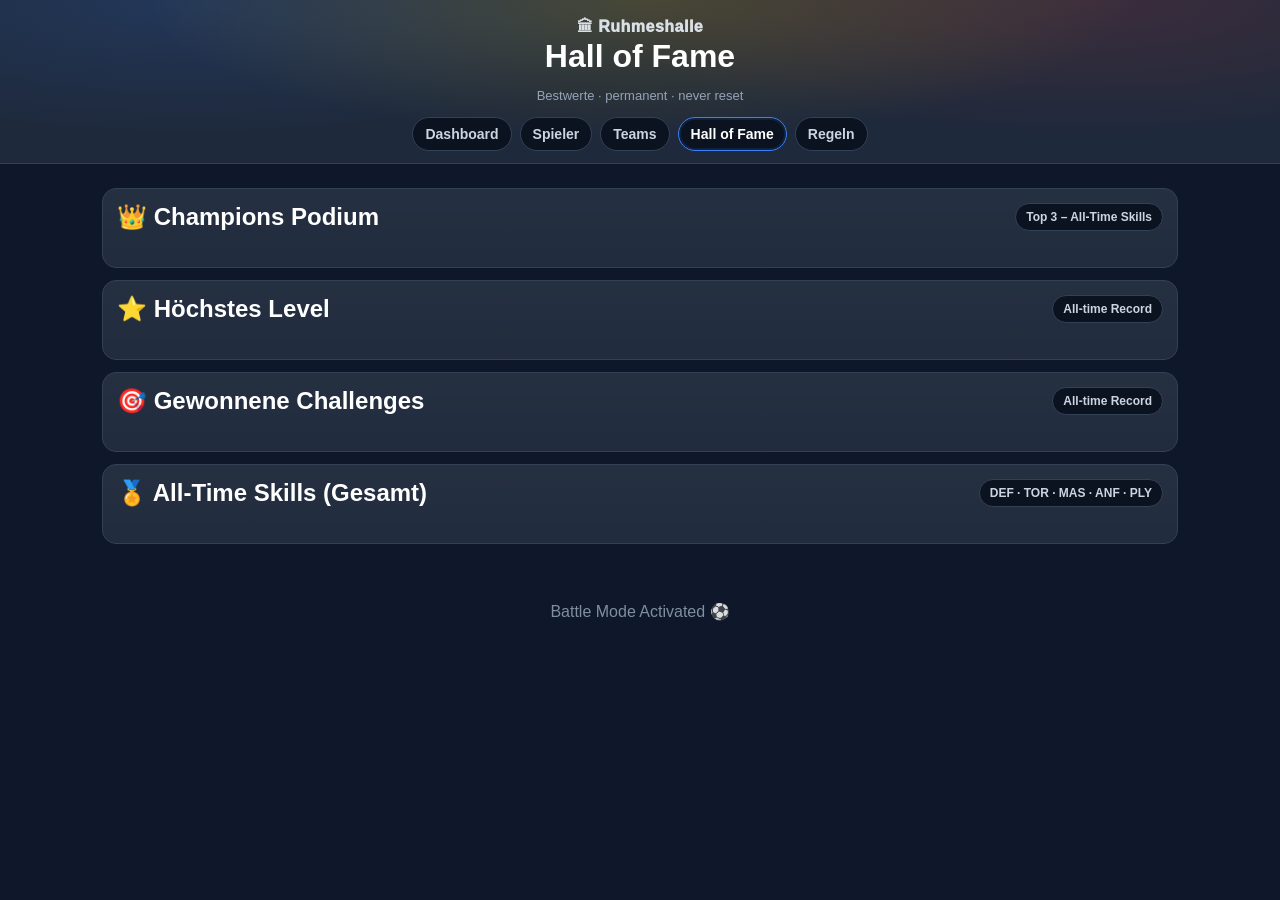
==== commit 17fa324a: "Update halloffame.html" ====
--- a/halloffame.html
+++ b/halloffame.html
@@ -19,16 +19,15 @@
     <nav class="tabs">
       <a class="tab" href="index.html">Dashboard</a>
       <a class="tab" href="players.html">Spieler</a>
+      <a class="tab" href="teams.html">Teams</a>
       <a class="tab active" href="halloffame.html">Hall of Fame</a>
       <a class="tab" href="rules.html">Regeln</a>
-      <a class="tab" href="teams.html">Teams</a>
     </nav>
   </div>
 </header>
 
 <main class="page">
 
-  <!-- PODIUM -->
   <section class="card hof-card">
     <div class="hof-section-head">
       <h2>👑 Champions Podium</h2>
@@ -37,7 +36,6 @@
     <div id="podium" class="podium"></div>
   </section>
 
-  <!-- RANKINGS -->
   <section class="card hof-card">
     <div class="hof-section-head">
       <h2>⭐ Höchstes Level</h2>
--- a/styles.css
+++ b/styles.css
@@ -612,3 +612,93 @@
 .hof-value{ text-align:right; flex: 0 0 auto; }
 .hof-number{ font-weight: 1300; font-size: 34px; line-height: 1; }
 .hof-label{ margin-top: 4px; color: var(--muted); font-weight: 900; font-size: 12px; }
+
+/* ---------------- Enhanced Feed (Icons + Badges + Scope) ---------------- */
+
+.feed-item{
+  display:flex;
+  gap:12px;
+  align-items:flex-start;
+}
+
+.feed-left{
+  flex:0 0 auto;
+}
+
+.feed-icon{
+  width:44px;
+  height:44px;
+  display:flex;
+  align-items:center;
+  justify-content:center;
+  border-radius: 14px;
+  border:1px solid var(--line);
+  background: var(--chip);
+  font-size: 22px;
+}
+
+.feed-mid{
+  flex:1 1 auto;
+  min-width:0;
+}
+
+.feed-topline{
+  display:flex;
+  align-items:center;
+  gap:10px;
+  flex-wrap:wrap;
+  margin-bottom: 4px;
+}
+
+.feed-date{
+  font-weight:1000;
+  color:#e2e8f0;
+}
+
+.feed-badge{
+  display:inline-block;
+  padding: 4px 10px;
+  border-radius: 999px;
+  border:1px solid var(--line);
+  background: rgba(255,255,255,0.03);
+  font-weight: 1000;
+  font-size: 12px;
+  color:#cbd5e1;
+}
+
+.feed-badge-training{
+  border-color: rgba(59,130,246,0.55);
+  color:#dbeafe;
+}
+
+.feed-badge-match{
+  border-color: rgba(34,197,94,0.55);
+  color:#dcfce7;
+}
+
+.feed-badge-private{
+  border-color: rgba(245,158,11,0.70);
+  color:#ffedd5;
+}
+
+.feed-text{
+  color:#cbd5e1;
+  line-height:1.35;
+}
+
+.feed-points{
+  display:inline-block;
+  margin-left: 8px;
+  padding: 2px 8px;
+  border-radius: 999px;
+  border: 1px solid rgba(250,204,21,0.40);
+  background: rgba(250,204,21,0.08);
+  color: #fff;
+  font-weight: 1100;
+  font-size: 12px;
+}
+
+/* Optional: slight scope tint */
+.feed-training{ }
+.feed-match{ }
+.feed-private{ }
